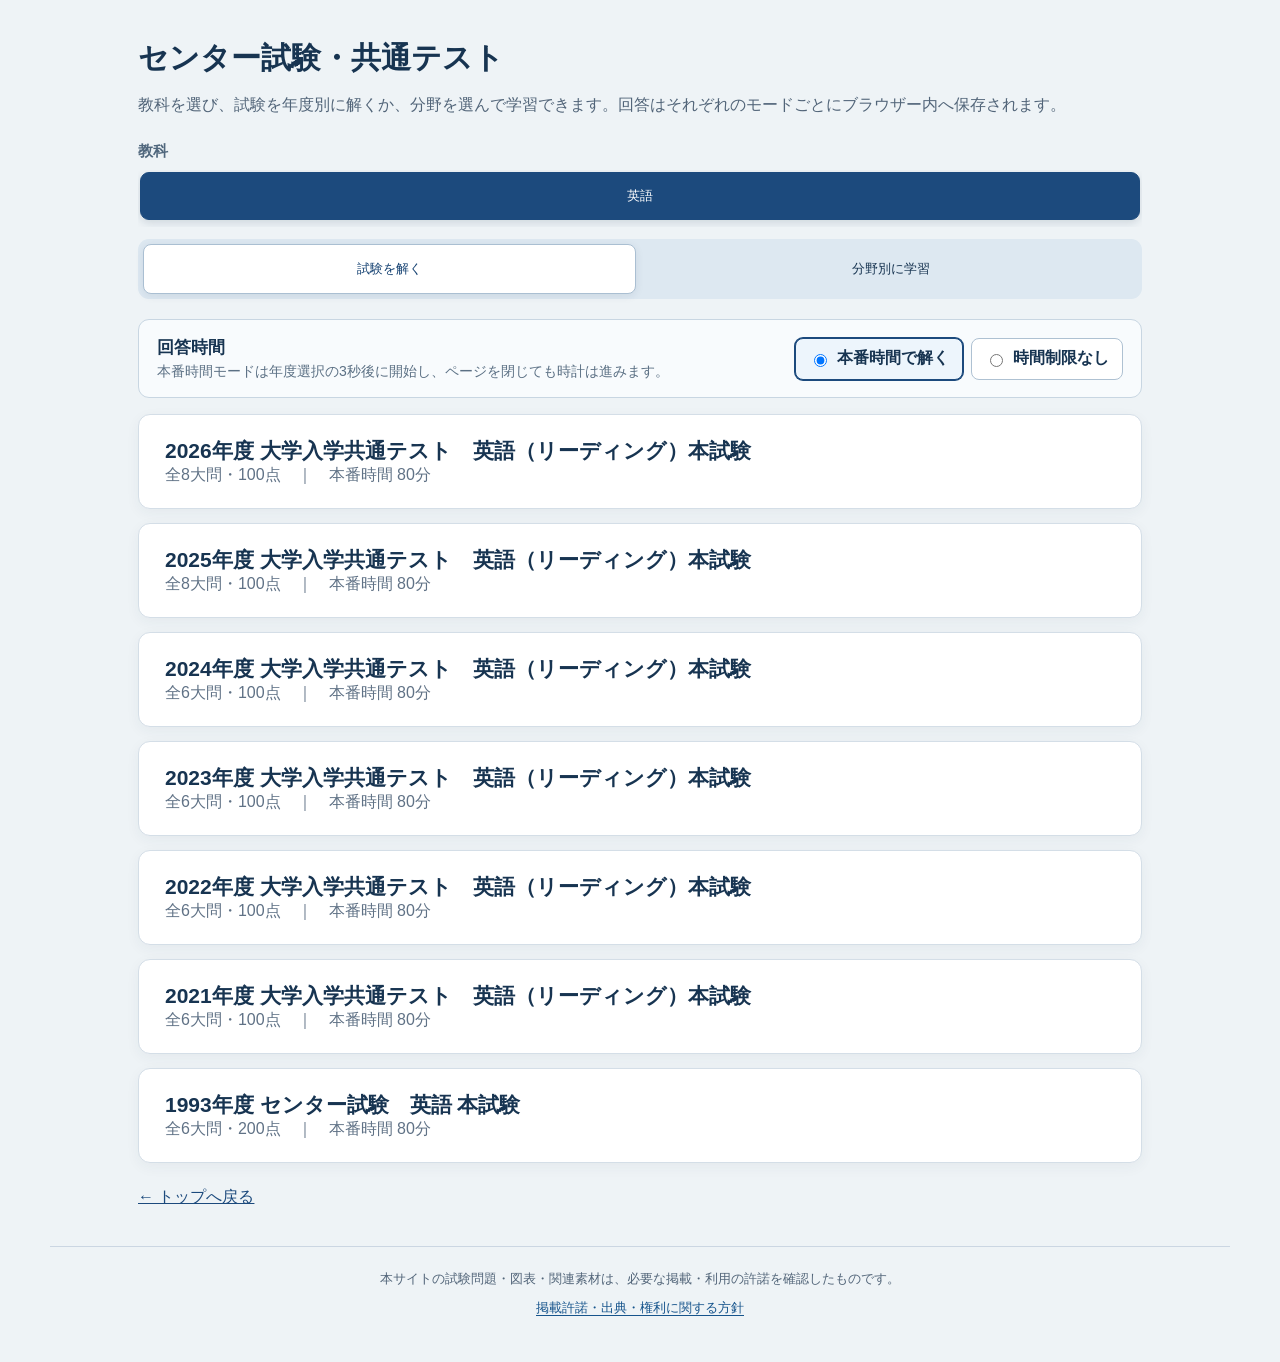
==== exam-index.html @ 2531a391 "Publish final release candidate for 1993 and 2021-2026" ====
<!doctype html>
<html lang="ja">
<head>
  <meta charset="utf-8"><meta name="viewport" content="width=device-width,initial-scale=1"><meta http-equiv="Cache-Control" content="no-cache, no-store, must-revalidate">
  <title>センター試験・共通テスト</title><link rel="stylesheet" href="assets/exam-platform/rights.css?v=20260822a">
  <style>
    :root{--ink:#173451;--blue:#1c4a7d;--muted:#5b7084}*{box-sizing:border-box}body{margin:0;background:#eef3f6;color:var(--ink);font-family:"Yu Gothic",sans-serif}.wrap{max-width:1040px;margin:38px auto;padding:0 18px}h1{margin-bottom:12px;font-size:30px}.intro,.loading,.empty{color:#526579}.subject-picker{margin:26px 0 12px}.subject-picker h2{margin:0 0 9px;font-size:15px;color:#50677d}.subject-tabs{display:flex;gap:8px;overflow-x:auto;padding:2px 2px 7px;scrollbar-width:thin}.subject-tab{flex:1 0 132px;min-height:48px;padding:8px 18px;border:1px solid #aabfd2;border-radius:9px;background:#fff;color:var(--ink);font:700 16px inherit;white-space:nowrap;cursor:pointer}.subject-tab:hover{border-color:#7194b4;background:#f8fbfd}.subject-tab[aria-selected="true"]{border-color:var(--blue);background:var(--blue);color:#fff;box-shadow:0 3px 9px #17345124}.mode-tabs{display:grid;grid-template-columns:1fr 1fr;gap:8px;margin:8px 0 20px;padding:5px;background:#dde8f1;border-radius:11px}.mode-tab{min-height:50px;border:1px solid transparent;border-radius:8px;background:transparent;color:var(--ink);font:700 16px inherit;cursor:pointer}.mode-tab[aria-selected="true"]{background:#fff;border-color:#aabfd2;box-shadow:0 2px 8px #17345116;color:#123f70}.mode-panel[hidden]{display:none}.exam-timing-picker{display:flex;align-items:center;justify-content:space-between;gap:20px;margin:0 0 16px;padding:16px 18px;border:1px solid #c8d6e2;border-radius:11px;background:#f8fbfd}.exam-timing-picker h2{margin:0 0 4px;font-size:17px}.exam-timing-picker p{margin:0;color:var(--muted);font-size:14px}.exam-timing-options{display:flex;gap:8px;flex:0 0 auto}.exam-timing-options label{display:flex;align-items:center;gap:7px;min-height:42px;padding:8px 13px;border:1px solid #aec1d2;border-radius:8px;background:#fff;cursor:pointer;font-weight:700}.exam-timing-options label:has(input:checked){border-color:var(--blue);background:#edf5fc;box-shadow:0 0 0 1px var(--blue)}.exam-list{display:grid;gap:14px}.exam{display:block;padding:22px 26px;background:#fff;border:1px solid #d4dee7;border-radius:12px;color:inherit;text-decoration:none;box-shadow:0 4px 14px #1e38500d}.exam:hover{border-color:var(--blue)}.exam strong{display:block;font-size:21px}.exam span{color:#607286}.field-intro{margin:0 0 14px;color:var(--muted)}.random-settings{display:flex;align-items:center;justify-content:space-between;gap:16px;margin:0 0 18px;padding:15px 18px;border:1px solid #c8d6e2;border-radius:10px;background:#f8fbfd}.random-settings h2{margin:0;font-size:16px}.random-scope-options{display:flex;flex-wrap:wrap;gap:8px}.random-scope-options label{display:flex;align-items:center;gap:7px;padding:8px 12px;border:1px solid #aec1d2;border-radius:8px;background:#fff;cursor:pointer}.random-scope-options label:has(input:checked){border-color:var(--blue);box-shadow:0 0 0 1px var(--blue)}.field-list{display:grid;gap:16px}.field-card{padding:20px 22px;background:#fff;border:1px solid #d4dee7;border-radius:12px;box-shadow:0 4px 14px #1e38500d}.field-card h2{margin:0;font-size:21px}.field-card>p{margin:7px 0 14px;color:var(--muted);line-height:1.7}.field-random-action{display:flex;align-items:center;justify-content:space-between;gap:12px;margin:0 0 16px;padding:12px 14px;border-radius:9px;background:#edf4fa}.field-random-button{min-height:42px;padding:9px 16px;border:1px solid var(--blue);border-radius:8px;background:var(--blue);color:#fff;font:700 15px inherit;cursor:pointer}.field-random-button:hover{background:#153c67}.field-random-button:disabled{border-color:#aebdca;background:#aebdca;cursor:not-allowed}.field-random-count{color:#607286;font-size:14px}.field-year-label{margin:0 0 8px;font-size:14px;color:#50677d}.field-year-picker{position:relative}.field-year-select{display:block;width:100%;min-height:44px;padding:9px 42px 9px 13px;border:1px solid #aec1d2;border-radius:8px;background:#fff;color:#174b7d;font:700 15px inherit;cursor:pointer}.field-year-select:hover,.field-year-select:focus{border-color:#7295b5;outline:2px solid transparent;box-shadow:0 0 0 2px #1c4a7d1f}.field-empty{font-size:14px;color:#738698}.back{display:inline-block;margin-top:24px;color:var(--blue)}.load-error{padding:16px;background:#fff6f3;border:1px solid #dfb7aa;border-radius:8px;color:#7d2d1e}@media(max-width:620px){.wrap{margin-top:22px;padding:0 12px}h1{font-size:25px}.subject-tab{flex-basis:108px}.mode-tabs{grid-template-columns:1fr 1fr}.exam,.field-card{padding:18px}.exam-timing-picker,.random-settings,.field-random-action{align-items:stretch;flex-direction:column}.exam-timing-options,.random-scope-options{display:grid}}
  </style>
</head>
<body>
  <main class="wrap"><h1>センター試験・共通テスト</h1><p class="intro">教科を選び、試験を年度別に解くか、分野を選んで学習できます。回答はそれぞれのモードごとにブラウザー内へ保存されます。</p>
    <section class="subject-picker" aria-labelledby="subjectPickerTitle"><h2 id="subjectPickerTitle">教科</h2><div class="subject-tabs" id="subjectTabs" role="tablist" aria-label="教科を選択"><span class="loading">教科を読み込んでいます。</span></div></section>
    <div class="mode-tabs" role="tablist" aria-label="学習モード"><button class="mode-tab" id="examTab" type="button" role="tab" aria-controls="examPanel" aria-selected="true">試験を解く</button><button class="mode-tab" id="fieldTab" type="button" role="tab" aria-controls="fieldPanel" aria-selected="false">分野別に学習</button></div>
    <section class="mode-panel" id="examPanel" role="tabpanel" aria-labelledby="examTab"><section class="exam-timing-picker" aria-labelledby="examTimingTitle"><div><h2 id="examTimingTitle">回答時間</h2><p>本番時間モードは年度選択の3秒後に開始し、ページを閉じても時計は進みます。</p></div><div class="exam-timing-options"><label><input type="radio" name="examTiming" value="timed" checked>本番時間で解く</label><label><input type="radio" name="examTiming" value="untimed">時間制限なし</label></div></section><div class="exam-list" id="examList"><p class="loading">年度一覧を読み込んでいます。</p></div></section>
    <section class="mode-panel" id="fieldPanel" role="tabpanel" aria-labelledby="fieldTab" hidden><p class="field-intro">年度を選んでまとめて学習するほか、選んだ分野からランダムに解けます。資料読解・長文読解では、同じ本文・資料に関係する設問をまとめて表示します。</p><section class="random-settings" aria-labelledby="randomScopeTitle"><h2 id="randomScopeTitle">ランダム演習の出題範囲</h2><div class="random-scope-options"><label><input type="radio" name="randomScope" value="common-test">共通テストのみ</label><label><input type="radio" name="randomScope" value="all" checked>すべての試験</label></div></section><div class="field-list" id="fieldList"><p class="loading">分野一覧を読み込んでいます。</p></div></section>
    <noscript><p class="load-error">一覧の表示にはJavaScriptが必要です。</p></noscript><a class="back" href="index.html">← トップへ戻る</a>
  </main>
  <footer class="site-rights-footer"><p>本サイトの試験問題・図表・関連素材は、必要な掲載・利用の許諾を確認したものです。</p><a href="rights.html">掲載許諾・出典・権利に関する方針</a></footer>
  <script>
  (()=>{
    const examTab=document.getElementById('examTab'),fieldTab=document.getElementById('fieldTab'),examPanel=document.getElementById('examPanel'),fieldPanel=document.getElementById('fieldPanel'),examList=document.getElementById('examList'),fieldList=document.getElementById('fieldList'),subjectTabs=document.getElementById('subjectTabs');
    const local=['127.0.0.1','localhost','::1'].includes(location.hostname);
    const SUBJECT_KEY='examIndex.lastSubjectId',RANDOM_SCOPE_KEY='examIndex.randomFieldScope',EXAM_TIMING_KEY='examIndex.examTimingMode',RANDOM_SESSION_KEY='fieldRandomSession:v1';let activeSubjectId='',activeMode=location.hash==='#fields'?'fields':'exams',randomScope='all',examTimingMode='timed',exams=[],fieldCatalog,indexed=[];
    const syncLocation=()=>{const url=new URL(location.href);activeSubjectId?url.searchParams.set('subject',activeSubjectId):url.searchParams.delete('subject');url.hash=activeMode==='fields'?'fields':'';history.replaceState(null,'',url.pathname+url.search+url.hash);};
    const showMode=(mode,sync=true)=>{activeMode=mode==='fields'?'fields':'exams';const field=activeMode==='fields';examTab.setAttribute('aria-selected',String(!field));fieldTab.setAttribute('aria-selected',String(field));examPanel.hidden=field;fieldPanel.hidden=!field;if(sync)syncLocation();};
    examTab.addEventListener('click',()=>showMode('exams'));fieldTab.addEventListener('click',()=>showMode('fields'));showMode(activeMode,false);
    const loadJson=async path=>{const response=await fetch(`${path}${path.includes('?')?'&':'?'}updated=${Date.now()}`,{cache:'no-store'});if(!response.ok)throw new Error(`${path}を読み込めませんでした。`);return response.json();};
    const firstPath=value=>Array.isArray(value)?value[0]:value;
    const categoryIds=value=>Array.isArray(value)?value:(value&&Array.isArray(value.categoryIds)?value.categoryIds:[]);
    const groupIndex=(classData,manifest)=>{
      const index={};
      const source=classData.groups||classData.groupProfiles||manifest.groupProfiles||{};
      if(Array.isArray(source))source.forEach(group=>{if(group?.groupId)index[group.groupId]=categoryIds(group);});
      else Object.entries(source).forEach(([groupId,value])=>{index[groupId]=categoryIds(value);});
      Object.entries(manifest.groupProfiles||{}).forEach(([groupId,value])=>{if(!index[groupId]?.length)index[groupId]=categoryIds(value);});
      return index;
    };
    const allQuestions=exam=>(exam.sections||[]).flatMap(section=>(section.blocks||[]).flatMap(block=>(block.questions||[]).map(question=>({question,section}))).concat((section.questions||[]).map(question=>({question,section}))));
    const stimulusGroups=section=>{const questions=section.questions||[],remaining=new Set(questions.map(question=>question.questionId)),groups=[];while(remaining.size){const firstId=remaining.values().next().value,memberIds=new Set([firstId]),stimulusIds=new Set(questions.find(question=>question.questionId===firstId)?.stimulusIds||[]);remaining.delete(firstId);let changed=true;while(changed){changed=false;questions.forEach(question=>{if(!remaining.has(question.questionId))return;const ids=question.stimulusIds||[];if(ids.some(id=>stimulusIds.has(id))){memberIds.add(question.questionId);ids.forEach(id=>stimulusIds.add(id));remaining.delete(question.questionId);changed=true;}});}groups.push(questions.filter(question=>memberIds.has(question.questionId)));}return groups;};
    const renderExamList=()=>{const selected=exams.filter(exam=>exam.subjectId===activeSubjectId);examList.replaceChildren();if(!selected.length){examList.innerHTML='<p class="empty">現在選択できる試験はありません。</p>';return;}selected.forEach(exam=>{const link=document.createElement('a');link.className='exam';const target=new URL(exam.viewer.path,location.href);target.searchParams.set('timing',examTimingMode);link.href=target.pathname.split('/').at(-1)+target.search;const title=document.createElement('strong');title.textContent=exam.display.title;const summary=document.createElement('span');const timingLabel=examTimingMode==='timed'?`本番時間 ${exam.timeLimitMinutes||80}分`:'時間制限なし';summary.textContent=`${exam.display.summary}　｜　${timingLabel}`;link.append(title,summary);examList.appendChild(link);});};
    const candidatesFor=(fieldId,scope=randomScope)=>indexed.filter(entry=>entry.item.subjectId===activeSubjectId&&(scope==='all'||entry.item.examFamilyId==='common-test')).flatMap(entry=>(entry.candidatesByField.get(fieldId)||[]));
    const shuffled=values=>{const result=[...values];for(let i=result.length-1;i>0;i--){const j=Math.floor(Math.random()*(i+1));[result[i],result[j]]=[result[j],result[i]];}return result;};
    const startRandomSession=field=>{const candidates=shuffled(candidatesFor(field.fieldId));if(!candidates.length)return;const sessionId=globalThis.crypto?.randomUUID?.()||`session-${Date.now()}-${Math.random().toString(16).slice(2)}`,session={schemaVersion:'1.0.0',sessionId,subjectId:activeSubjectId,fieldId:field.fieldId,fieldLabel:field.label,scope:randomScope,candidates,index:0,startedAt:new Date().toISOString()};sessionStorage.setItem(RANDOM_SESSION_KEY,JSON.stringify(session));const current=candidates[0];location.href=`exam.html?examId=${encodeURIComponent(current.examId)}&mode=field-random&fieldId=${encodeURIComponent(field.fieldId)}&questionId=${encodeURIComponent(current.questionId)}&scope=${encodeURIComponent(randomScope)}&randomSession=${encodeURIComponent(sessionId)}`;};
    const renderFieldList=()=>{fieldList.replaceChildren();if(activeSubjectId!==fieldCatalog?.subjectId){fieldList.innerHTML='<p class="empty">この教科の分野別学習は、問題と分野分類の登録後に利用できます。</p>';return;}fieldCatalog.fields.forEach(field=>{const card=document.createElement('article');card.className='field-card';const heading=document.createElement('h2');heading.textContent=field.label;const description=document.createElement('p');description.textContent=field.description;const randomAction=document.createElement('div');randomAction.className='field-random-action';const randomButton=document.createElement('button');randomButton.type='button';randomButton.className='field-random-button';randomButton.textContent=field.exerciseUnit==='stimulus-group'?'ランダムに1つの本文・資料を解く':'ランダムに1問ずつ解く';const candidates=candidatesFor(field.fieldId),candidateCount=candidates.length,questionCount=candidates.reduce((total,candidate)=>total+(candidate.questionIds?.length||1),0);randomButton.disabled=candidateCount===0;randomButton.addEventListener('click',()=>startRandomSession(field));const randomCount=document.createElement('span');randomCount.className='field-random-count';randomCount.textContent=field.exerciseUnit==='stimulus-group'?`出題対象 ${candidateCount}セット（${questionCount}設問）`:`出題対象 ${candidateCount}設問`;randomAction.append(randomButton,randomCount);const yearLabel=document.createElement('h3');yearLabel.className='field-year-label';yearLabel.textContent='年度を選んで解く';const picker=document.createElement('div');picker.className='field-year-picker';const available=indexed.filter(entry=>entry.item.subjectId===activeSubjectId&&(entry.counts.get(field.fieldId)||0)>0);if(available.length){const select=document.createElement('select');select.className='field-year-select';select.setAttribute('aria-label',`${field.label}を学習する年度`);const placeholder=document.createElement('option');placeholder.value='';placeholder.textContent='年度を選択してください';placeholder.selected=true;select.appendChild(placeholder);available.forEach(({item,counts})=>{const count=counts.get(field.fieldId)||0;const option=document.createElement('option');option.value=`exam.html?examId=${encodeURIComponent(item.examId)}&mode=field&fieldId=${encodeURIComponent(field.fieldId)}`;option.textContent=`${item.year}年度（${count}設問）`;select.appendChild(option);});select.addEventListener('change',()=>{if(select.value)location.href=select.value;});picker.appendChild(select);}else picker.innerHTML='<span class="field-empty">現在、この分野に分類済みの設問はありません。</span>';card.append(heading,description,randomAction,yearLabel,picker);fieldList.appendChild(card);});};
    const selectSubject=(subjectId,sync=true)=>{if(![...subjectTabs.querySelectorAll('.subject-tab')].some(tab=>tab.dataset.subjectId===subjectId))return;activeSubjectId=subjectId;try{localStorage.setItem(SUBJECT_KEY,subjectId);}catch{}subjectTabs.querySelectorAll('.subject-tab').forEach(tab=>tab.setAttribute('aria-selected',String(tab.dataset.subjectId===subjectId)));renderExamList();renderFieldList();if(sync)syncLocation();};
    (async()=>{try{
      const [catalog,fields,subjectCatalog]=await Promise.all([loadJson('exam-data/catalog/exams.json'),loadJson('exam-data/catalog/english-study-fields.json'),loadJson('exam-data/catalog/subjects.json')]);fieldCatalog=fields;
      exams=catalog.exams.filter(exam=>local?['complete','published'].includes(exam.production?.state):exam.publication?.state==='public'&&exam.publication?.listed===true).sort((a,b)=>b.year-a.year||a.examId.localeCompare(b.examId));
      const presentIds=new Set(exams.map(exam=>exam.subjectId)),registered=new Map(subjectCatalog.subjects.map(subject=>[subject.subjectId,subject]));const subjects=[...presentIds].map(subjectId=>registered.get(subjectId)||{subjectId,label:subjectId,order:9999}).sort((a,b)=>(a.order??9999)-(b.order??9999)||a.label.localeCompare(b.label,'ja'));
      subjectTabs.replaceChildren();subjects.forEach(subject=>{const tab=document.createElement('button');tab.type='button';tab.className='subject-tab';tab.dataset.subjectId=subject.subjectId;tab.setAttribute('role','tab');tab.setAttribute('aria-selected','false');tab.textContent=subject.label;tab.addEventListener('click',()=>selectSubject(subject.subjectId));subjectTabs.appendChild(tab);});
      if(!subjects.length){subjectTabs.innerHTML='<span class="empty">現在選択できる教科はありません。</span>';examList.innerHTML='<p class="empty">現在選択できる試験はありません。</p>';fieldList.innerHTML='<p class="empty">現在選択できる分野はありません。</p>';return;}
      for(const item of exams.filter(exam=>exam.subjectId==='english'&&exam.paperId==='reading')){try{
        const manifest=await loadJson(item.manifestPath),examPath=firstPath(manifest.dataFiles?.sections||manifest.dataFiles?.exam),classPath=firstPath(manifest.dataFiles?.classification);item.timeLimitMinutes=Number(manifest.timing?.timeLimitMinutes)||null;if(!examPath||!classPath)continue;
        const [examData,classData]=await Promise.all([loadJson(examPath),loadJson(classPath)]),groups=groupIndex(classData,manifest),counts=new Map(),questionsByField=new Map(fieldCatalog.fields.map(field=>[field.fieldId,[]])),candidatesByField=new Map(fieldCatalog.fields.map(field=>[field.fieldId,[]])),categoriesFor=(question,section)=>categoryIds(classData.questions?.[question.questionId]||question.categoryIds||groups[question.groupId||section.sectionId]||section.categoryIds);
        allQuestions(examData).forEach(({question,section})=>{const categories=categoriesFor(question,section);fieldCatalog.fields.forEach(field=>{if(categories.some(id=>field.categoryIds.includes(id))){const questionIds=questionsByField.get(field.fieldId);if(!questionIds.includes(question.questionId)){questionIds.push(question.questionId);counts.set(field.fieldId,questionIds.length);}}});});
        fieldCatalog.fields.forEach(field=>{const eligible=new Set(questionsByField.get(field.fieldId)||[]),candidates=candidatesByField.get(field.fieldId);if(field.exerciseUnit==='stimulus-group'){const includedQuestionIds=new Set();(examData.sections||[]).forEach(section=>stimulusGroups(section).forEach(group=>{const seed=group.find(question=>eligible.has(question.questionId));if(seed){const questionIds=group.map(question=>question.questionId);questionIds.forEach(questionId=>includedQuestionIds.add(questionId));candidates.push({examId:item.examId,questionId:seed.questionId,questionIds,year:item.year,examFamilyId:item.examFamilyId});}}));counts.set(field.fieldId,includedQuestionIds.size);}else eligible.forEach(questionId=>candidates.push({examId:item.examId,questionId,questionIds:[questionId],year:item.year,examFamilyId:item.examFamilyId}));});indexed.push({item,counts,questionsByField,candidatesByField});
      }catch(error){console.warn('分野別索引から除外:',item.examId,error);}}
      let stored='',storedScope='',storedTiming='';try{stored=localStorage.getItem(SUBJECT_KEY)||'';storedScope=localStorage.getItem(RANDOM_SCOPE_KEY)||'';storedTiming=localStorage.getItem(EXAM_TIMING_KEY)||'';}catch{}randomScope=['common-test','all'].includes(storedScope)?storedScope:'all';examTimingMode=['timed','untimed'].includes(storedTiming)?storedTiming:'timed';document.querySelectorAll('input[name="examTiming"]').forEach(input=>{input.checked=input.value===examTimingMode;input.addEventListener('change',()=>{if(!input.checked)return;examTimingMode=input.value;try{localStorage.setItem(EXAM_TIMING_KEY,examTimingMode);}catch{}renderExamList();});});document.querySelectorAll('input[name="randomScope"]').forEach(input=>{input.checked=input.value===randomScope;input.addEventListener('change',()=>{if(!input.checked)return;randomScope=input.value;try{localStorage.setItem(RANDOM_SCOPE_KEY,randomScope);}catch{}renderFieldList();});});const requested=new URLSearchParams(location.search).get('subject')||'';const initial=[requested,stored,'english',subjects[0].subjectId].find(id=>presentIds.has(id));selectSubject(initial,false);syncLocation();
    }catch(error){const message=`<p class="load-error">${String(error.message||error)} ローカル起動ファイルからサイトを起動し直してください。</p>`;subjectTabs.innerHTML=message;examList.innerHTML=message;fieldList.innerHTML=message;}})();
  })();
  </script>
</body>
</html>
---- assets/exam-platform/rights.css ----
:root{--rights-navy:#183f6d;--rights-ink:#173451;--rights-line:#cbd6e2;--rights-soft:#f4f8fb;--rights-green:#176b4d}
.site-rights-footer a,.site-rights-corner{color:#16548c;text-decoration:underline;text-underline-offset:3px}
.site-rights-footer{max-width:1180px;margin:22px auto;padding:20px 24px;border-top:1px solid var(--rights-line);color:#526579;background:transparent;font-family:"Yu Gothic","Hiragino Kaku Gothic ProN",Meiryo,sans-serif;font-size:13px;line-height:1.8;text-align:center}
.site-rights-footer p{margin:0 auto 6px;max-width:900px}
.site-rights-corner{position:fixed;right:14px;bottom:10px;z-index:20;padding:7px 10px;border:1px solid #cbd6e2;border-radius:7px;background:rgba(255,255,255,.94);box-shadow:0 2px 8px #1e385020;font:12px/1.4 "Yu Gothic",Meiryo,sans-serif}
.rights-page{margin:0;background:#eef3f6;color:var(--rights-ink);font-family:"Yu Gothic","Hiragino Kaku Gothic ProN",Meiryo,sans-serif;line-height:1.85}
.rights-page main{max-width:920px;margin:28px auto;padding:38px 46px;border:1px solid #d5dfe7;border-radius:12px;background:#fff;box-shadow:0 5px 18px #1e38500d}
.rights-page h1{margin-top:0;font-size:30px;line-height:1.45}
.rights-page h2{margin:2.1em 0 .6em;padding-bottom:.35em;border-bottom:1px solid #d7e0e8;font-size:21px}
.rights-page p,.rights-page li{font-size:15px}
.rights-page .rights-lead{padding:16px 18px;border-left:4px solid var(--rights-green);background:#f3f9f6}
.rights-page .rights-record{padding:18px 20px;border:1px solid #cbd6e2;border-radius:8px;background:var(--rights-soft)}
.rights-page .rights-record dl{display:grid;grid-template-columns:10em 1fr;gap:6px 18px;margin:0}
.rights-page .rights-record dt{font-weight:700}.rights-page .rights-record dd{margin:0}
.rights-page .rights-note{color:#526579;font-size:13px}
.rights-page .back-link{display:inline-block;margin-top:28px;color:#16548c}
@media(max-width:760px){.site-rights-footer{margin-top:16px;padding:18px 16px}.rights-page main{margin:0;padding:26px 18px;border-radius:0}.rights-page h1{font-size:24px}.rights-page .rights-record dl{grid-template-columns:1fr;gap:2px}.rights-page .rights-record dd{margin-bottom:10px}.site-rights-corner{right:8px;bottom:6px}}
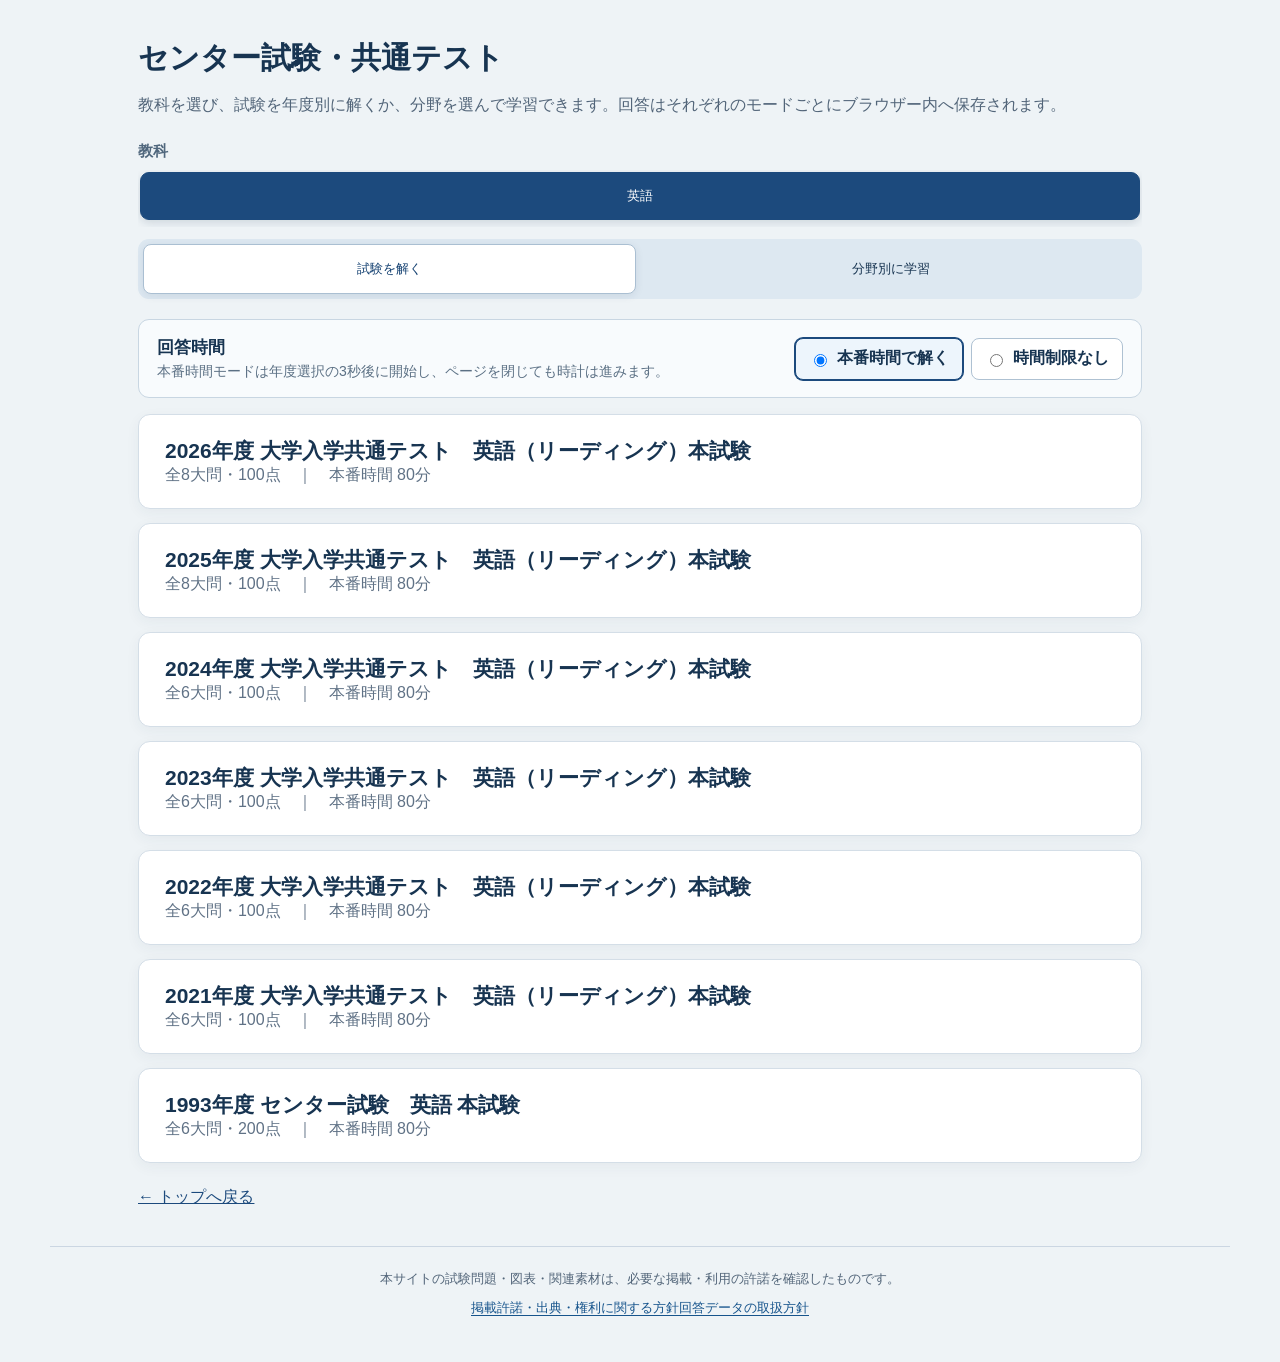
==== commit 55803df2: "Enable production answer collection and remove answer preview" ====
--- a/exam-index.html
+++ b/exam-index.html
@@ -15,7 +15,7 @@
     <section class="mode-panel" id="fieldPanel" role="tabpanel" aria-labelledby="fieldTab" hidden><p class="field-intro">年度を選んでまとめて学習するほか、選んだ分野からランダムに解けます。資料読解・長文読解では、同じ本文・資料に関係する設問をまとめて表示します。</p><section class="random-settings" aria-labelledby="randomScopeTitle"><h2 id="randomScopeTitle">ランダム演習の出題範囲</h2><div class="random-scope-options"><label><input type="radio" name="randomScope" value="common-test">共通テストのみ</label><label><input type="radio" name="randomScope" value="all" checked>すべての試験</label></div></section><div class="field-list" id="fieldList"><p class="loading">分野一覧を読み込んでいます。</p></div></section>
     <noscript><p class="load-error">一覧の表示にはJavaScriptが必要です。</p></noscript><a class="back" href="index.html">← トップへ戻る</a>
   </main>
-  <footer class="site-rights-footer"><p>本サイトの試験問題・図表・関連素材は、必要な掲載・利用の許諾を確認したものです。</p><a href="rights.html">掲載許諾・出典・権利に関する方針</a></footer>
+  <footer class="site-rights-footer"><p>本サイトの試験問題・図表・関連素材は、必要な掲載・利用の許諾を確認したものです。</p><a href="rights.html">掲載許諾・出典・権利に関する方針</a><a href="privacy.html">回答データの取扱方針</a></footer>
   <script>
   (()=>{
     const examTab=document.getElementById('examTab'),fieldTab=document.getElementById('fieldTab'),examPanel=document.getElementById('examPanel'),fieldPanel=document.getElementById('fieldPanel'),examList=document.getElementById('examList'),fieldList=document.getElementById('fieldList'),subjectTabs=document.getElementById('subjectTabs');
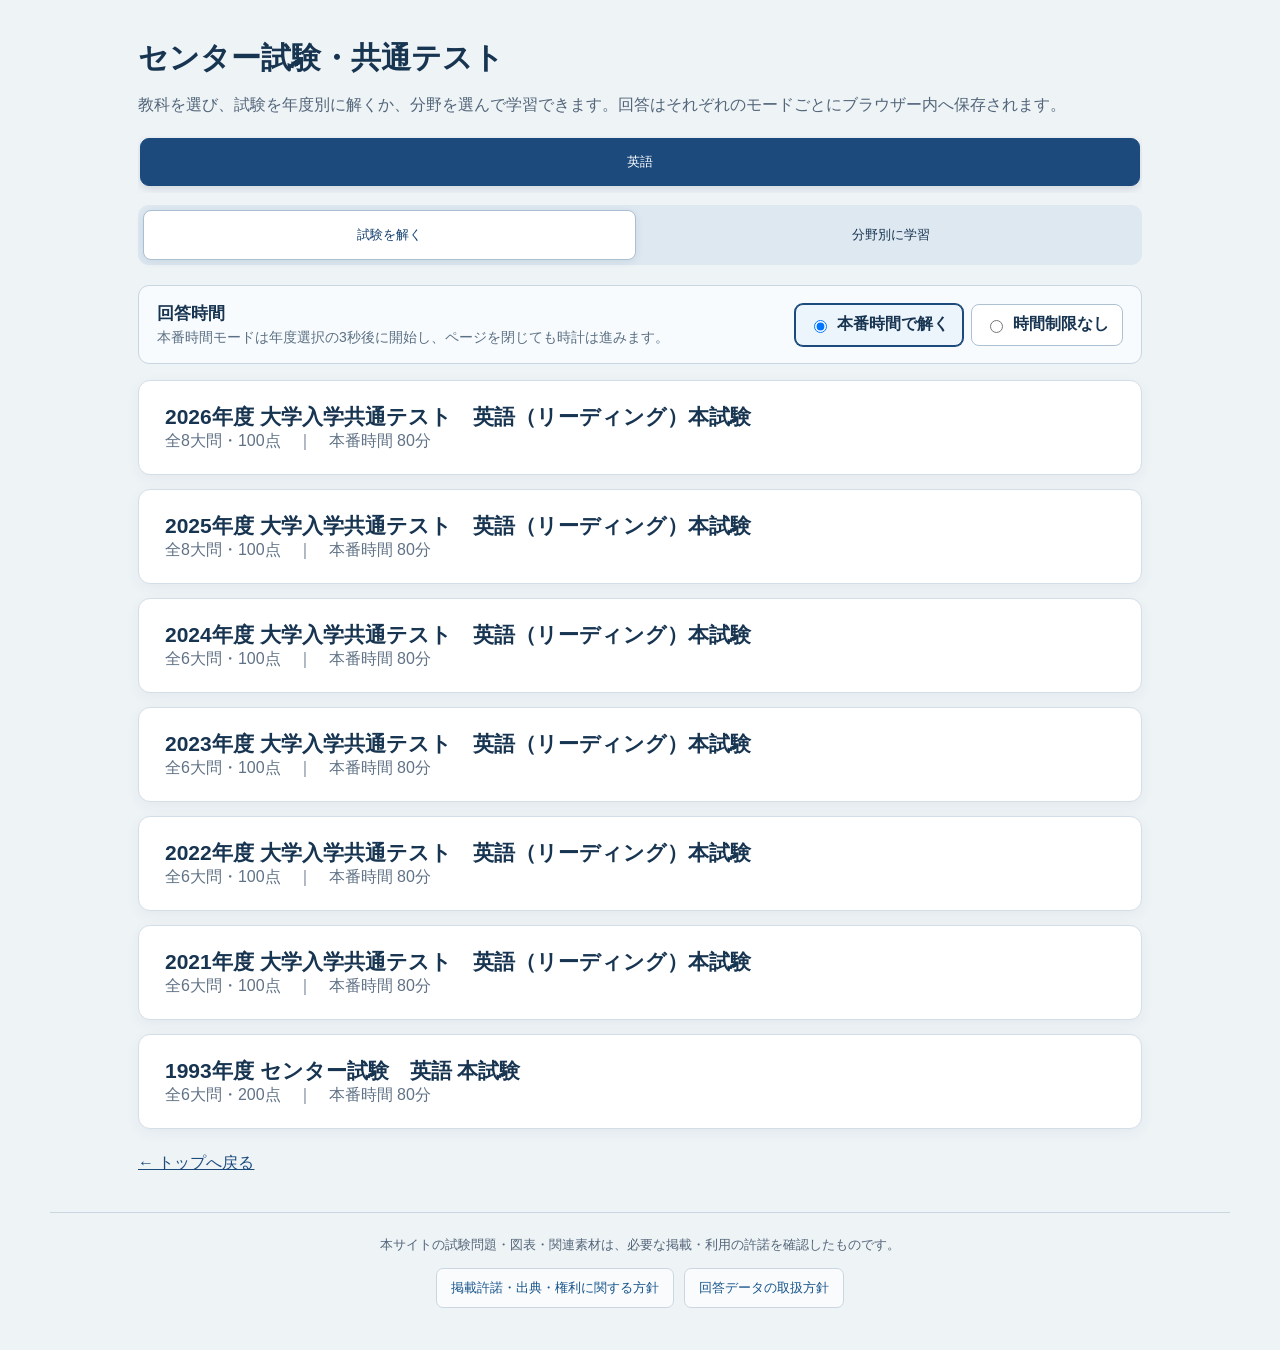
==== commit 8fab7f18: "Publish consent, retention, and loading improvements" ====
--- a/exam-index.html
+++ b/exam-index.html
@@ -2,29 +2,30 @@
 <html lang="ja">
 <head>
   <meta charset="utf-8"><meta name="viewport" content="width=device-width,initial-scale=1"><meta http-equiv="Cache-Control" content="no-cache, no-store, must-revalidate">
-  <title>センター試験・共通テスト</title><link rel="stylesheet" href="assets/exam-platform/rights.css?v=20260822a">
+  <title>センター試験・共通テスト</title><link rel="stylesheet" href="assets/exam-platform/rights.css?v=20260912a">
   <style>
     :root{--ink:#173451;--blue:#1c4a7d;--muted:#5b7084}*{box-sizing:border-box}body{margin:0;background:#eef3f6;color:var(--ink);font-family:"Yu Gothic",sans-serif}.wrap{max-width:1040px;margin:38px auto;padding:0 18px}h1{margin-bottom:12px;font-size:30px}.intro,.loading,.empty{color:#526579}.subject-picker{margin:26px 0 12px}.subject-picker h2{margin:0 0 9px;font-size:15px;color:#50677d}.subject-tabs{display:flex;gap:8px;overflow-x:auto;padding:2px 2px 7px;scrollbar-width:thin}.subject-tab{flex:1 0 132px;min-height:48px;padding:8px 18px;border:1px solid #aabfd2;border-radius:9px;background:#fff;color:var(--ink);font:700 16px inherit;white-space:nowrap;cursor:pointer}.subject-tab:hover{border-color:#7194b4;background:#f8fbfd}.subject-tab[aria-selected="true"]{border-color:var(--blue);background:var(--blue);color:#fff;box-shadow:0 3px 9px #17345124}.mode-tabs{display:grid;grid-template-columns:1fr 1fr;gap:8px;margin:8px 0 20px;padding:5px;background:#dde8f1;border-radius:11px}.mode-tab{min-height:50px;border:1px solid transparent;border-radius:8px;background:transparent;color:var(--ink);font:700 16px inherit;cursor:pointer}.mode-tab[aria-selected="true"]{background:#fff;border-color:#aabfd2;box-shadow:0 2px 8px #17345116;color:#123f70}.mode-panel[hidden]{display:none}.exam-timing-picker{display:flex;align-items:center;justify-content:space-between;gap:20px;margin:0 0 16px;padding:16px 18px;border:1px solid #c8d6e2;border-radius:11px;background:#f8fbfd}.exam-timing-picker h2{margin:0 0 4px;font-size:17px}.exam-timing-picker p{margin:0;color:var(--muted);font-size:14px}.exam-timing-options{display:flex;gap:8px;flex:0 0 auto}.exam-timing-options label{display:flex;align-items:center;gap:7px;min-height:42px;padding:8px 13px;border:1px solid #aec1d2;border-radius:8px;background:#fff;cursor:pointer;font-weight:700}.exam-timing-options label:has(input:checked){border-color:var(--blue);background:#edf5fc;box-shadow:0 0 0 1px var(--blue)}.exam-list{display:grid;gap:14px}.exam{display:block;padding:22px 26px;background:#fff;border:1px solid #d4dee7;border-radius:12px;color:inherit;text-decoration:none;box-shadow:0 4px 14px #1e38500d}.exam:hover{border-color:var(--blue)}.exam strong{display:block;font-size:21px}.exam span{color:#607286}.field-intro{margin:0 0 14px;color:var(--muted)}.random-settings{display:flex;align-items:center;justify-content:space-between;gap:16px;margin:0 0 18px;padding:15px 18px;border:1px solid #c8d6e2;border-radius:10px;background:#f8fbfd}.random-settings h2{margin:0;font-size:16px}.random-scope-options{display:flex;flex-wrap:wrap;gap:8px}.random-scope-options label{display:flex;align-items:center;gap:7px;padding:8px 12px;border:1px solid #aec1d2;border-radius:8px;background:#fff;cursor:pointer}.random-scope-options label:has(input:checked){border-color:var(--blue);box-shadow:0 0 0 1px var(--blue)}.field-list{display:grid;gap:16px}.field-card{padding:20px 22px;background:#fff;border:1px solid #d4dee7;border-radius:12px;box-shadow:0 4px 14px #1e38500d}.field-card h2{margin:0;font-size:21px}.field-card>p{margin:7px 0 14px;color:var(--muted);line-height:1.7}.field-random-action{display:flex;align-items:center;justify-content:space-between;gap:12px;margin:0 0 16px;padding:12px 14px;border-radius:9px;background:#edf4fa}.field-random-button{min-height:42px;padding:9px 16px;border:1px solid var(--blue);border-radius:8px;background:var(--blue);color:#fff;font:700 15px inherit;cursor:pointer}.field-random-button:hover{background:#153c67}.field-random-button:disabled{border-color:#aebdca;background:#aebdca;cursor:not-allowed}.field-random-count{color:#607286;font-size:14px}.field-year-label{margin:0 0 8px;font-size:14px;color:#50677d}.field-year-picker{position:relative}.field-year-select{display:block;width:100%;min-height:44px;padding:9px 42px 9px 13px;border:1px solid #aec1d2;border-radius:8px;background:#fff;color:#174b7d;font:700 15px inherit;cursor:pointer}.field-year-select:hover,.field-year-select:focus{border-color:#7295b5;outline:2px solid transparent;box-shadow:0 0 0 2px #1c4a7d1f}.field-empty{font-size:14px;color:#738698}.back{display:inline-block;margin-top:24px;color:var(--blue)}.load-error{padding:16px;background:#fff6f3;border:1px solid #dfb7aa;border-radius:8px;color:#7d2d1e}@media(max-width:620px){.wrap{margin-top:22px;padding:0 12px}h1{font-size:25px}.subject-tab{flex-basis:108px}.mode-tabs{grid-template-columns:1fr 1fr}.exam,.field-card{padding:18px}.exam-timing-picker,.random-settings,.field-random-action{align-items:stretch;flex-direction:column}.exam-timing-options,.random-scope-options{display:grid}}
+    .subject-picker{margin:20px 0 12px}
   </style>
 </head>
 <body>
   <main class="wrap"><h1>センター試験・共通テスト</h1><p class="intro">教科を選び、試験を年度別に解くか、分野を選んで学習できます。回答はそれぞれのモードごとにブラウザー内へ保存されます。</p>
-    <section class="subject-picker" aria-labelledby="subjectPickerTitle"><h2 id="subjectPickerTitle">教科</h2><div class="subject-tabs" id="subjectTabs" role="tablist" aria-label="教科を選択"><span class="loading">教科を読み込んでいます。</span></div></section>
+    <section class="subject-picker" aria-label="教科を選択"><div class="subject-tabs" id="subjectTabs" role="tablist" aria-label="教科を選択"><span class="loading">教科を読み込んでいます。</span></div></section>
     <div class="mode-tabs" role="tablist" aria-label="学習モード"><button class="mode-tab" id="examTab" type="button" role="tab" aria-controls="examPanel" aria-selected="true">試験を解く</button><button class="mode-tab" id="fieldTab" type="button" role="tab" aria-controls="fieldPanel" aria-selected="false">分野別に学習</button></div>
     <section class="mode-panel" id="examPanel" role="tabpanel" aria-labelledby="examTab"><section class="exam-timing-picker" aria-labelledby="examTimingTitle"><div><h2 id="examTimingTitle">回答時間</h2><p>本番時間モードは年度選択の3秒後に開始し、ページを閉じても時計は進みます。</p></div><div class="exam-timing-options"><label><input type="radio" name="examTiming" value="timed" checked>本番時間で解く</label><label><input type="radio" name="examTiming" value="untimed">時間制限なし</label></div></section><div class="exam-list" id="examList"><p class="loading">年度一覧を読み込んでいます。</p></div></section>
     <section class="mode-panel" id="fieldPanel" role="tabpanel" aria-labelledby="fieldTab" hidden><p class="field-intro">年度を選んでまとめて学習するほか、選んだ分野からランダムに解けます。資料読解・長文読解では、同じ本文・資料に関係する設問をまとめて表示します。</p><section class="random-settings" aria-labelledby="randomScopeTitle"><h2 id="randomScopeTitle">ランダム演習の出題範囲</h2><div class="random-scope-options"><label><input type="radio" name="randomScope" value="common-test">共通テストのみ</label><label><input type="radio" name="randomScope" value="all" checked>すべての試験</label></div></section><div class="field-list" id="fieldList"><p class="loading">分野一覧を読み込んでいます。</p></div></section>
     <noscript><p class="load-error">一覧の表示にはJavaScriptが必要です。</p></noscript><a class="back" href="index.html">← トップへ戻る</a>
   </main>
-  <footer class="site-rights-footer"><p>本サイトの試験問題・図表・関連素材は、必要な掲載・利用の許諾を確認したものです。</p><a href="rights.html">掲載許諾・出典・権利に関する方針</a><a href="privacy.html">回答データの取扱方針</a></footer>
+  <footer class="site-rights-footer"><p>本サイトの試験問題・図表・関連素材は、必要な掲載・利用の許諾を確認したものです。</p><nav class="site-policy-links" aria-label="サイト方針"><a href="rights.html">掲載許諾・出典・権利に関する方針</a><a href="privacy.html">回答データの取扱方針</a></nav></footer>
   <script>
   (()=>{
     const examTab=document.getElementById('examTab'),fieldTab=document.getElementById('fieldTab'),examPanel=document.getElementById('examPanel'),fieldPanel=document.getElementById('fieldPanel'),examList=document.getElementById('examList'),fieldList=document.getElementById('fieldList'),subjectTabs=document.getElementById('subjectTabs');
     const local=['127.0.0.1','localhost','::1'].includes(location.hostname);
-    const SUBJECT_KEY='examIndex.lastSubjectId',RANDOM_SCOPE_KEY='examIndex.randomFieldScope',EXAM_TIMING_KEY='examIndex.examTimingMode',RANDOM_SESSION_KEY='fieldRandomSession:v1';let activeSubjectId='',activeMode=location.hash==='#fields'?'fields':'exams',randomScope='all',examTimingMode='timed',exams=[],fieldCatalog,indexed=[];
+    const SUBJECT_KEY='examIndex.lastSubjectId',RANDOM_SCOPE_KEY='examIndex.randomFieldScope',EXAM_TIMING_KEY='examIndex.examTimingMode',RANDOM_SESSION_KEY='fieldRandomSession:v1';let activeSubjectId='',activeMode=location.hash==='#fields'?'fields':'exams',randomScope='all',examTimingMode='timed',exams=[],fieldCatalog,indexed=[],fieldIndexReady=false;
     const syncLocation=()=>{const url=new URL(location.href);activeSubjectId?url.searchParams.set('subject',activeSubjectId):url.searchParams.delete('subject');url.hash=activeMode==='fields'?'fields':'';history.replaceState(null,'',url.pathname+url.search+url.hash);};
     const showMode=(mode,sync=true)=>{activeMode=mode==='fields'?'fields':'exams';const field=activeMode==='fields';examTab.setAttribute('aria-selected',String(!field));fieldTab.setAttribute('aria-selected',String(field));examPanel.hidden=field;fieldPanel.hidden=!field;if(sync)syncLocation();};
     examTab.addEventListener('click',()=>showMode('exams'));fieldTab.addEventListener('click',()=>showMode('fields'));showMode(activeMode,false);
-    const loadJson=async path=>{const response=await fetch(`${path}${path.includes('?')?'&':'?'}updated=${Date.now()}`,{cache:'no-store'});if(!response.ok)throw new Error(`${path}を読み込めませんでした。`);return response.json();};
+    const loadJson=async path=>{const response=await fetch(path,{cache:'default'});if(!response.ok)throw new Error(`${path}を読み込めませんでした。`);return response.json();};
     const firstPath=value=>Array.isArray(value)?value[0]:value;
     const categoryIds=value=>Array.isArray(value)?value:(value&&Array.isArray(value.categoryIds)?value.categoryIds:[]);
     const groupIndex=(classData,manifest)=>{
@@ -41,7 +42,7 @@
     const candidatesFor=(fieldId,scope=randomScope)=>indexed.filter(entry=>entry.item.subjectId===activeSubjectId&&(scope==='all'||entry.item.examFamilyId==='common-test')).flatMap(entry=>(entry.candidatesByField.get(fieldId)||[]));
     const shuffled=values=>{const result=[...values];for(let i=result.length-1;i>0;i--){const j=Math.floor(Math.random()*(i+1));[result[i],result[j]]=[result[j],result[i]];}return result;};
     const startRandomSession=field=>{const candidates=shuffled(candidatesFor(field.fieldId));if(!candidates.length)return;const sessionId=globalThis.crypto?.randomUUID?.()||`session-${Date.now()}-${Math.random().toString(16).slice(2)}`,session={schemaVersion:'1.0.0',sessionId,subjectId:activeSubjectId,fieldId:field.fieldId,fieldLabel:field.label,scope:randomScope,candidates,index:0,startedAt:new Date().toISOString()};sessionStorage.setItem(RANDOM_SESSION_KEY,JSON.stringify(session));const current=candidates[0];location.href=`exam.html?examId=${encodeURIComponent(current.examId)}&mode=field-random&fieldId=${encodeURIComponent(field.fieldId)}&questionId=${encodeURIComponent(current.questionId)}&scope=${encodeURIComponent(randomScope)}&randomSession=${encodeURIComponent(sessionId)}`;};
-    const renderFieldList=()=>{fieldList.replaceChildren();if(activeSubjectId!==fieldCatalog?.subjectId){fieldList.innerHTML='<p class="empty">この教科の分野別学習は、問題と分野分類の登録後に利用できます。</p>';return;}fieldCatalog.fields.forEach(field=>{const card=document.createElement('article');card.className='field-card';const heading=document.createElement('h2');heading.textContent=field.label;const description=document.createElement('p');description.textContent=field.description;const randomAction=document.createElement('div');randomAction.className='field-random-action';const randomButton=document.createElement('button');randomButton.type='button';randomButton.className='field-random-button';randomButton.textContent=field.exerciseUnit==='stimulus-group'?'ランダムに1つの本文・資料を解く':'ランダムに1問ずつ解く';const candidates=candidatesFor(field.fieldId),candidateCount=candidates.length,questionCount=candidates.reduce((total,candidate)=>total+(candidate.questionIds?.length||1),0);randomButton.disabled=candidateCount===0;randomButton.addEventListener('click',()=>startRandomSession(field));const randomCount=document.createElement('span');randomCount.className='field-random-count';randomCount.textContent=field.exerciseUnit==='stimulus-group'?`出題対象 ${candidateCount}セット（${questionCount}設問）`:`出題対象 ${candidateCount}設問`;randomAction.append(randomButton,randomCount);const yearLabel=document.createElement('h3');yearLabel.className='field-year-label';yearLabel.textContent='年度を選んで解く';const picker=document.createElement('div');picker.className='field-year-picker';const available=indexed.filter(entry=>entry.item.subjectId===activeSubjectId&&(entry.counts.get(field.fieldId)||0)>0);if(available.length){const select=document.createElement('select');select.className='field-year-select';select.setAttribute('aria-label',`${field.label}を学習する年度`);const placeholder=document.createElement('option');placeholder.value='';placeholder.textContent='年度を選択してください';placeholder.selected=true;select.appendChild(placeholder);available.forEach(({item,counts})=>{const count=counts.get(field.fieldId)||0;const option=document.createElement('option');option.value=`exam.html?examId=${encodeURIComponent(item.examId)}&mode=field&fieldId=${encodeURIComponent(field.fieldId)}`;option.textContent=`${item.year}年度（${count}設問）`;select.appendChild(option);});select.addEventListener('change',()=>{if(select.value)location.href=select.value;});picker.appendChild(select);}else picker.innerHTML='<span class="field-empty">現在、この分野に分類済みの設問はありません。</span>';card.append(heading,description,randomAction,yearLabel,picker);fieldList.appendChild(card);});};
+    const renderFieldList=()=>{fieldList.replaceChildren();if(activeSubjectId!==fieldCatalog?.subjectId){fieldList.innerHTML='<p class="empty">この教科の分野別学習は、問題と分野分類の登録後に利用できます。</p>';return;}if(!fieldIndexReady){fieldList.innerHTML='<p class="loading">分野別学習を準備しています。</p>';return;}fieldCatalog.fields.forEach(field=>{const card=document.createElement('article');card.className='field-card';const heading=document.createElement('h2');heading.textContent=field.label;const description=document.createElement('p');description.textContent=field.description;const randomAction=document.createElement('div');randomAction.className='field-random-action';const randomButton=document.createElement('button');randomButton.type='button';randomButton.className='field-random-button';randomButton.textContent=field.exerciseUnit==='stimulus-group'?'ランダムに1つの本文・資料を解く':'ランダムに1問ずつ解く';const candidates=candidatesFor(field.fieldId),candidateCount=candidates.length,questionCount=candidates.reduce((total,candidate)=>total+(candidate.questionIds?.length||1),0);randomButton.disabled=candidateCount===0;randomButton.addEventListener('click',()=>startRandomSession(field));const randomCount=document.createElement('span');randomCount.className='field-random-count';randomCount.textContent=field.exerciseUnit==='stimulus-group'?`出題対象 ${candidateCount}セット（${questionCount}設問）`:`出題対象 ${candidateCount}設問`;randomAction.append(randomButton,randomCount);const yearLabel=document.createElement('h3');yearLabel.className='field-year-label';yearLabel.textContent='年度を選んで解く';const picker=document.createElement('div');picker.className='field-year-picker';const available=indexed.filter(entry=>entry.item.subjectId===activeSubjectId&&(entry.counts.get(field.fieldId)||0)>0);if(available.length){const select=document.createElement('select');select.className='field-year-select';select.setAttribute('aria-label',`${field.label}を学習する年度`);const placeholder=document.createElement('option');placeholder.value='';placeholder.textContent='年度を選択してください';placeholder.selected=true;select.appendChild(placeholder);available.forEach(({item,counts})=>{const count=counts.get(field.fieldId)||0;const option=document.createElement('option');option.value=`exam.html?examId=${encodeURIComponent(item.examId)}&mode=field&fieldId=${encodeURIComponent(field.fieldId)}`;option.textContent=`${item.year}年度（${count}設問）`;select.appendChild(option);});select.addEventListener('change',()=>{if(select.value)location.href=select.value;});picker.appendChild(select);}else picker.innerHTML='<span class="field-empty">現在、この分野に分類済みの設問はありません。</span>';card.append(heading,description,randomAction,yearLabel,picker);fieldList.appendChild(card);});};
     const selectSubject=(subjectId,sync=true)=>{if(![...subjectTabs.querySelectorAll('.subject-tab')].some(tab=>tab.dataset.subjectId===subjectId))return;activeSubjectId=subjectId;try{localStorage.setItem(SUBJECT_KEY,subjectId);}catch{}subjectTabs.querySelectorAll('.subject-tab').forEach(tab=>tab.setAttribute('aria-selected',String(tab.dataset.subjectId===subjectId)));renderExamList();renderFieldList();if(sync)syncLocation();};
     (async()=>{try{
       const [catalog,fields,subjectCatalog]=await Promise.all([loadJson('exam-data/catalog/exams.json'),loadJson('exam-data/catalog/english-study-fields.json'),loadJson('exam-data/catalog/subjects.json')]);fieldCatalog=fields;
@@ -49,13 +50,14 @@
       const presentIds=new Set(exams.map(exam=>exam.subjectId)),registered=new Map(subjectCatalog.subjects.map(subject=>[subject.subjectId,subject]));const subjects=[...presentIds].map(subjectId=>registered.get(subjectId)||{subjectId,label:subjectId,order:9999}).sort((a,b)=>(a.order??9999)-(b.order??9999)||a.label.localeCompare(b.label,'ja'));
       subjectTabs.replaceChildren();subjects.forEach(subject=>{const tab=document.createElement('button');tab.type='button';tab.className='subject-tab';tab.dataset.subjectId=subject.subjectId;tab.setAttribute('role','tab');tab.setAttribute('aria-selected','false');tab.textContent=subject.label;tab.addEventListener('click',()=>selectSubject(subject.subjectId));subjectTabs.appendChild(tab);});
       if(!subjects.length){subjectTabs.innerHTML='<span class="empty">現在選択できる教科はありません。</span>';examList.innerHTML='<p class="empty">現在選択できる試験はありません。</p>';fieldList.innerHTML='<p class="empty">現在選択できる分野はありません。</p>';return;}
-      for(const item of exams.filter(exam=>exam.subjectId==='english'&&exam.paperId==='reading')){try{
-        const manifest=await loadJson(item.manifestPath),examPath=firstPath(manifest.dataFiles?.sections||manifest.dataFiles?.exam),classPath=firstPath(manifest.dataFiles?.classification);item.timeLimitMinutes=Number(manifest.timing?.timeLimitMinutes)||null;if(!examPath||!classPath)continue;
+      let stored='',storedScope='',storedTiming='';try{stored=localStorage.getItem(SUBJECT_KEY)||'';storedScope=localStorage.getItem(RANDOM_SCOPE_KEY)||'';storedTiming=localStorage.getItem(EXAM_TIMING_KEY)||'';}catch{}randomScope=['common-test','all'].includes(storedScope)?storedScope:'all';examTimingMode=['timed','untimed'].includes(storedTiming)?storedTiming:'timed';document.querySelectorAll('input[name="examTiming"]').forEach(input=>{input.checked=input.value===examTimingMode;input.addEventListener('change',()=>{if(!input.checked)return;examTimingMode=input.value;try{localStorage.setItem(EXAM_TIMING_KEY,examTimingMode);}catch{}renderExamList();});});document.querySelectorAll('input[name="randomScope"]').forEach(input=>{input.checked=input.value===randomScope;input.addEventListener('change',()=>{if(!input.checked)return;randomScope=input.value;try{localStorage.setItem(RANDOM_SCOPE_KEY,randomScope);}catch{}renderFieldList();});});const requested=new URLSearchParams(location.search).get('subject')||'';const initial=[requested,stored,'english',subjects[0].subjectId].find(id=>presentIds.has(id));selectSubject(initial,false);syncLocation();
+      const indexItems=exams.filter(exam=>exam.subjectId==='english'&&exam.paperId==='reading');
+      indexed=(await Promise.all(indexItems.map(async item=>{try{
+        const manifest=await loadJson(item.manifestPath),examPath=firstPath(manifest.dataFiles?.sections||manifest.dataFiles?.exam),classPath=firstPath(manifest.dataFiles?.classification);item.timeLimitMinutes=Number(manifest.timing?.timeLimitMinutes)||null;if(!examPath||!classPath)return null;
         const [examData,classData]=await Promise.all([loadJson(examPath),loadJson(classPath)]),groups=groupIndex(classData,manifest),counts=new Map(),questionsByField=new Map(fieldCatalog.fields.map(field=>[field.fieldId,[]])),candidatesByField=new Map(fieldCatalog.fields.map(field=>[field.fieldId,[]])),categoriesFor=(question,section)=>categoryIds(classData.questions?.[question.questionId]||question.categoryIds||groups[question.groupId||section.sectionId]||section.categoryIds);
         allQuestions(examData).forEach(({question,section})=>{const categories=categoriesFor(question,section);fieldCatalog.fields.forEach(field=>{if(categories.some(id=>field.categoryIds.includes(id))){const questionIds=questionsByField.get(field.fieldId);if(!questionIds.includes(question.questionId)){questionIds.push(question.questionId);counts.set(field.fieldId,questionIds.length);}}});});
-        fieldCatalog.fields.forEach(field=>{const eligible=new Set(questionsByField.get(field.fieldId)||[]),candidates=candidatesByField.get(field.fieldId);if(field.exerciseUnit==='stimulus-group'){const includedQuestionIds=new Set();(examData.sections||[]).forEach(section=>stimulusGroups(section).forEach(group=>{const seed=group.find(question=>eligible.has(question.questionId));if(seed){const questionIds=group.map(question=>question.questionId);questionIds.forEach(questionId=>includedQuestionIds.add(questionId));candidates.push({examId:item.examId,questionId:seed.questionId,questionIds,year:item.year,examFamilyId:item.examFamilyId});}}));counts.set(field.fieldId,includedQuestionIds.size);}else eligible.forEach(questionId=>candidates.push({examId:item.examId,questionId,questionIds:[questionId],year:item.year,examFamilyId:item.examFamilyId}));});indexed.push({item,counts,questionsByField,candidatesByField});
-      }catch(error){console.warn('分野別索引から除外:',item.examId,error);}}
-      let stored='',storedScope='',storedTiming='';try{stored=localStorage.getItem(SUBJECT_KEY)||'';storedScope=localStorage.getItem(RANDOM_SCOPE_KEY)||'';storedTiming=localStorage.getItem(EXAM_TIMING_KEY)||'';}catch{}randomScope=['common-test','all'].includes(storedScope)?storedScope:'all';examTimingMode=['timed','untimed'].includes(storedTiming)?storedTiming:'timed';document.querySelectorAll('input[name="examTiming"]').forEach(input=>{input.checked=input.value===examTimingMode;input.addEventListener('change',()=>{if(!input.checked)return;examTimingMode=input.value;try{localStorage.setItem(EXAM_TIMING_KEY,examTimingMode);}catch{}renderExamList();});});document.querySelectorAll('input[name="randomScope"]').forEach(input=>{input.checked=input.value===randomScope;input.addEventListener('change',()=>{if(!input.checked)return;randomScope=input.value;try{localStorage.setItem(RANDOM_SCOPE_KEY,randomScope);}catch{}renderFieldList();});});const requested=new URLSearchParams(location.search).get('subject')||'';const initial=[requested,stored,'english',subjects[0].subjectId].find(id=>presentIds.has(id));selectSubject(initial,false);syncLocation();
+        fieldCatalog.fields.forEach(field=>{const eligible=new Set(questionsByField.get(field.fieldId)||[]),candidates=candidatesByField.get(field.fieldId);if(field.exerciseUnit==='stimulus-group'){const includedQuestionIds=new Set();(examData.sections||[]).forEach(section=>stimulusGroups(section).forEach(group=>{const seed=group.find(question=>eligible.has(question.questionId));if(seed){const questionIds=group.map(question=>question.questionId);questionIds.forEach(questionId=>includedQuestionIds.add(questionId));candidates.push({examId:item.examId,questionId:seed.questionId,questionIds,year:item.year,examFamilyId:item.examFamilyId});}}));counts.set(field.fieldId,includedQuestionIds.size);}else eligible.forEach(questionId=>candidates.push({examId:item.examId,questionId,questionIds:[questionId],year:item.year,examFamilyId:item.examFamilyId}));});return{item,counts,questionsByField,candidatesByField};
+      }catch(error){console.warn('分野別索引から除外:',item.examId,error);return null;}}))).filter(Boolean);fieldIndexReady=true;renderFieldList();renderExamList();
     }catch(error){const message=`<p class="load-error">${String(error.message||error)} ローカル起動ファイルからサイトを起動し直してください。</p>`;subjectTabs.innerHTML=message;examList.innerHTML=message;fieldList.innerHTML=message;}})();
   })();
   </script>
--- a/assets/exam-platform/rights.css
+++ b/assets/exam-platform/rights.css
@@ -1,7 +1,11 @@
 :root{--rights-navy:#183f6d;--rights-ink:#173451;--rights-line:#cbd6e2;--rights-soft:#f4f8fb;--rights-green:#176b4d}
+.rights-page,.rights-page *{box-sizing:border-box}
 .site-rights-footer a,.site-rights-corner{color:#16548c;text-decoration:underline;text-underline-offset:3px}
 .site-rights-footer{max-width:1180px;margin:22px auto;padding:20px 24px;border-top:1px solid var(--rights-line);color:#526579;background:transparent;font-family:"Yu Gothic","Hiragino Kaku Gothic ProN",Meiryo,sans-serif;font-size:13px;line-height:1.8;text-align:center}
-.site-rights-footer p{margin:0 auto 6px;max-width:900px}
+.site-rights-footer p{margin:0 auto 12px;max-width:900px}
+.site-policy-links{display:flex;justify-content:center;align-items:stretch;flex-wrap:wrap;gap:10px}
+.site-policy-links a{display:flex;align-items:center;justify-content:center;min-height:38px;padding:7px 14px;border:1px solid var(--rights-line);border-radius:7px;background:rgba(255,255,255,.72);text-decoration:none}
+.site-policy-links a:hover{border-color:#8ca8c0;background:#fff;text-decoration:underline}
 .site-rights-corner{position:fixed;right:14px;bottom:10px;z-index:20;padding:7px 10px;border:1px solid #cbd6e2;border-radius:7px;background:rgba(255,255,255,.94);box-shadow:0 2px 8px #1e385020;font:12px/1.4 "Yu Gothic",Meiryo,sans-serif}
 .rights-page{margin:0;background:#eef3f6;color:var(--rights-ink);font-family:"Yu Gothic","Hiragino Kaku Gothic ProN",Meiryo,sans-serif;line-height:1.85}
 .rights-page main{max-width:920px;margin:28px auto;padding:38px 46px;border:1px solid #d5dfe7;border-radius:12px;background:#fff;box-shadow:0 5px 18px #1e38500d}
@@ -14,4 +18,4 @@
 .rights-page .rights-record dt{font-weight:700}.rights-page .rights-record dd{margin:0}
 .rights-page .rights-note{color:#526579;font-size:13px}
 .rights-page .back-link{display:inline-block;margin-top:28px;color:#16548c}
-@media(max-width:760px){.site-rights-footer{margin-top:16px;padding:18px 16px}.rights-page main{margin:0;padding:26px 18px;border-radius:0}.rights-page h1{font-size:24px}.rights-page .rights-record dl{grid-template-columns:1fr;gap:2px}.rights-page .rights-record dd{margin-bottom:10px}.site-rights-corner{right:8px;bottom:6px}}
+@media(max-width:760px){.site-rights-footer{margin-top:16px;padding:18px 16px}.site-policy-links{display:grid}.rights-page main{margin:0;padding:26px 18px;border-radius:0}.rights-page h1{font-size:24px}.rights-page .rights-record dl{grid-template-columns:1fr;gap:2px}.rights-page .rights-record dd{margin-bottom:10px}.site-rights-corner{right:8px;bottom:6px}}
